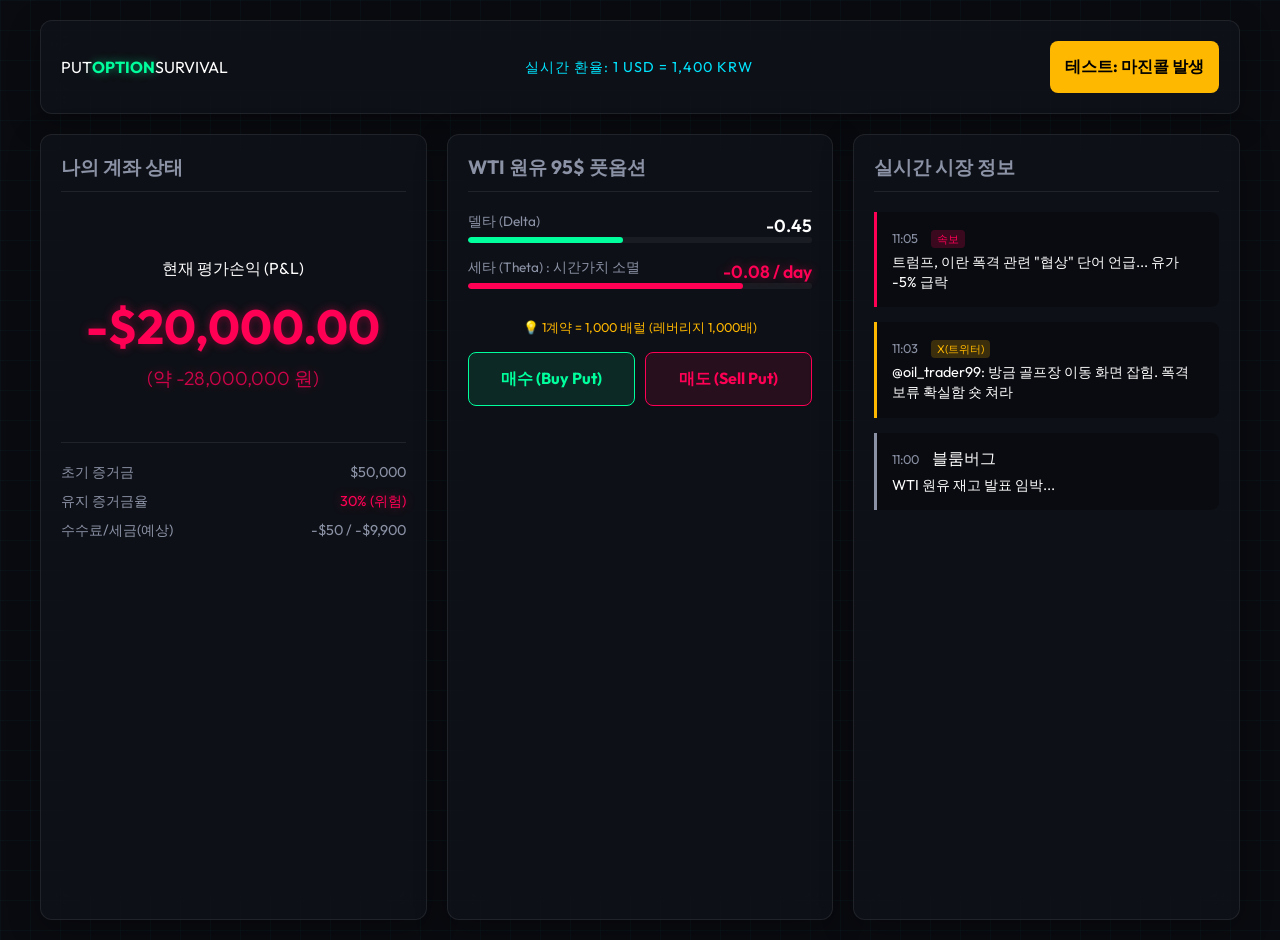
==== putOptionTrade/index.html @ c672d9f9 "feat: add initial web prototype (HTML/CSS/JS)" ====
<!DOCTYPE html>
<html lang="ko">
<head>
    <meta charset="UTF-8">
    <meta name="viewport" content="width=device-width, initial-scale=1.0">
    <title>putOptionTrade - 풋옵션 트레이딩 서바이벌</title>
    <!-- 폰트: 미래적인 느낌의 Outfit -->
    <link href="https://fonts.googleapis.com/css2?family=Outfit:wght@300;400;600;800&display=swap" rel="stylesheet">
    <link rel="stylesheet" href="style.css">
</head>
<body>

    <!-- K-브로커 마진콜 오버레이 (숨김 상태) -->
    <div id="margin-call-overlay" class="hidden">
        <div class="sms-alert">
            <h3>[웹발신] 긴급 알림</h3>
            <p>OOO고객님, 해외선물 위탁증거금이 부족(Margin Call)합니다.</p>
            <p class="alert-red">오후 12:00까지 추가 납입 요망.</p>
            <p>미납 시 강제 청산(반대매매) 됩니다.</p>
            <button id="btn-close-sms">확인(입금하러 가기)</button>
        </div>
    </div>

    <!-- 메인 대시보드 -->
    <div class="dashboard-wrapper">
        
        <!-- 헤더: 환율 정보 -->
        <header class="top-nav glass-panel">
            <div class="logo">PUT<strong>OPTION</strong>SURVIVAL</div>
            <div class="exchange-rate">
                실시간 환율: 1 USD = <span id="krw-rate">1,400</span> KRW
            </div>
            <div class="controls">
                <button id="test-margin-call" class="btn-warning">테스트: 마진콜 발생</button>
            </div>
        </header>

        <!-- 메인 그리드 레이아웃 -->
        <main class="grid-container">
            
            <!-- 포트폴리오 상태 (수익/손실) -->
            <section class="portfolio-section glass-panel">
                <h2 class="section-title">나의 계좌 상태</h2>
                <div class="balance-card">
                    <p class="label">현재 평가손익 (P&L)</p>
                    <h1 class="value-usd loss" id="pl-usd">-$20,000.00</h1>
                    <h3 class="value-krw loss" id="pl-krw">(약 -28,000,000 원)</h3>
                </div>
                <div class="balance-details">
                    <div class="detail-item">
                        <span>초기 증거금</span>
                        <span>$50,000</span>
                    </div>
                    <div class="detail-item">
                        <span>유지 증거금율</span>
                        <span class="loss">30% (위험)</span>
                    </div>
                    <div class="detail-item">
                        <span>수수료/세금(예상)</span>
                        <span>-$50 / -$9,900</span>
                    </div>
                </div>
            </section>

            <!-- 주문 및 그릭스(Greeks) 호가창 -->
            <section class="order-section glass-panel">
                <h2 class="section-title">WTI 원유 95$ 풋옵션</h2>
                
                <div class="greeks-box">
                    <div class="greek-item">
                        <span class="greek-name">델타 (Delta)</span>
                        <span class="greek-val">-0.45</span>
                        <div class="gauge-bar"><div class="fill" style="width: 45%; background: var(--neon-profit);"></div></div>
                    </div>
                    <div class="greek-item">
                        <span class="greek-name">세타 (Theta) : 시간가치 소멸</span>
                        <span class="greek-val loss">-0.08 / day</span>
                        <div class="gauge-bar"><div class="fill" style="width: 80%; background: var(--neon-loss);"></div></div>
                    </div>
                </div>

                <div class="order-book">
                    <p class="multiplier-info">💡 1계약 = 1,000 배럴 (레버리지 1,000배)</p>
                    <div class="order-controls">
                        <button class="btn-buy">매수 (Buy Put)</button>
                        <button class="btn-sell">매도 (Sell Put)</button>
                    </div>
                </div>
            </section>

            <!-- 실시간 뉴스 플로우 (찌라시) -->
            <section class="news-section glass-panel">
                <h2 class="section-title">실시간 시장 정보</h2>
                <div class="news-ticker">
                    <div class="news-item urgent">
                        <span class="time">11:05</span>
                        <span class="tag">속보</span>
                        <p>트럼프, 이란 폭격 관련 "협상" 단어 언급... 유가 -5% 급락</p>
                    </div>
                    <div class="news-item rumor">
                        <span class="time">11:03</span>
                        <span class="tag">X(트위터)</span>
                        <p>@oil_trader99: 방금 골프장 이동 화면 잡힘. 폭격 보류 확실함 숏 쳐라</p>
                    </div>
                    <div class="news-item normal">
                        <span class="time">11:00</span>
                        <span class="tag">블룸버그</span>
                        <p>WTI 원유 재고 발표 임박...</p>
                    </div>
                </div>
            </section>

        </main>
    </div>

    <!-- 오디오 엘리먼트 (마진콜용 심장박동) -->
    <audio id="heartbeat-snd" loop>
        <source src="https://assets.mixkit.co/active_storage/sfx/228/228-preview.mp3" type="audio/mpeg">
    </audio>

    <script src="script.js"></script>
</body>
</html>
---- putOptionTrade/style.css ----
/* CSS Variables for Cyberpunk & Glassmorphism Theme */
:root {
    --bg-core: #0A0B10;
    --bg-glass: rgba(18, 20, 29, 0.65);
    --bg-glass-border: rgba(255, 255, 255, 0.08);
    
    --neon-profit: #00FF9D;
    --neon-loss: #FF0055;
    --neon-warning: #FFB800;
    --neon-info: #00E5FF;
    
    --text-primary: #FFFFFF;
    --text-secondary: #8B92A5;
    
    --backdrop-blur: blur(16px);
}

body {
    margin: 0;
    padding: 0;
    background-color: var(--bg-core);
    /* 사이버펑크 스타일의 희미한 그리드 배경 */
    background-image: 
        linear-gradient(rgba(0, 229, 255, 0.03) 1px, transparent 1px),
        linear-gradient(90deg, rgba(0, 229, 255, 0.03) 1px, transparent 1px);
    background-size: 30px 30px;
    font-family: 'Outfit', sans-serif;
    color: var(--text-primary);
    overflow-x: hidden;
}

/* Glassmorphism Panel Base */
.glass-panel {
    background: var(--bg-glass);
    backdrop-filter: var(--backdrop-blur);
    -webkit-backdrop-filter: var(--backdrop-blur);
    border: 1px solid var(--bg-glass-border);
    border-radius: 12px;
    box-shadow: 0 8px 32px rgba(0, 0, 0, 0.3);
    padding: 20px;
}

.dashboard-wrapper {
    max-width: 1200px;
    margin: 0 auto;
    padding: 20px;
    height: 100vh;
    display: flex;
    flex-direction: column;
    gap: 20px;
}

/* Header */
.top-nav {
    display: flex;
    justify-content: space-between;
    align-items: center;
}

.logo strong {
    color: var(--neon-profit);
    text-shadow: 0 0 10px rgba(0, 255, 157, 0.5);
}

.exchange-rate {
    color: var(--neon-info);
    font-size: 0.9rem;
    letter-spacing: 1px;
}

/* Main Grid */
.grid-container {
    display: grid;
    grid-template-columns: 1fr 1fr 1fr;
    gap: 20px;
    flex: 1;
}

.section-title {
    font-size: 1.2rem;
    color: var(--text-secondary);
    border-bottom: 1px solid var(--bg-glass-border);
    padding-bottom: 10px;
    margin-top: 0;
    margin-bottom: 20px;
}

/* Typography styles */
.loss { color: var(--neon-loss); text-shadow: 0 0 10px rgba(255, 0, 85, 0.4); }
.profit { color: var(--neon-profit); text-shadow: 0 0 10px rgba(0, 255, 157, 0.4); }

.balance-card {
    text-align: center;
    padding: 30px 0;
}
.balance-card h1 { font-size: 3rem; margin: 10px 0; }
.balance-card h3 { font-size: 1.2rem; font-weight: 300; margin: 0; opacity: 0.8; }

.balance-details {
    margin-top: 20px;
    border-top: 1px solid var(--bg-glass-border);
    padding-top: 20px;
}
.detail-item {
    display: flex;
    justify-content: space-between;
    margin-bottom: 10px;
    color: var(--text-secondary);
    font-size: 0.9rem;
}

/* Greeks Gauge */
.greeks-box { margin-bottom: 30px; }
.greek-item { margin-bottom: 15px; }
.greek-name { display: block; font-size: 0.85rem; color: var(--text-secondary); margin-bottom: 5px; }
.greek-val { font-size: 1.1rem; font-weight: 600; float: right; margin-top: -22px; }
.gauge-bar {
    width: 100%; height: 6px; background: rgba(255,255,255,0.05); border-radius: 3px; overflow: hidden;
}
.gauge-bar .fill { height: 100%; border-radius: 3px; }

/* Order Controls */
.multiplier-info { font-size: 0.8rem; color: var(--neon-warning); text-align: center; margin-bottom: 15px; }
.order-controls { display: flex; gap: 10px; }
.btn-buy, .btn-sell, .btn-warning {
    flex: 1; padding: 15px; border: none; border-radius: 8px; font-weight: bold; cursor: pointer;
    font-family: 'Outfit', sans-serif; font-size: 1rem; transition: 0.3s;
}
.btn-buy { background: rgba(0, 255, 157, 0.1); color: var(--neon-profit); border: 1px solid var(--neon-profit); }
.btn-buy:hover { background: var(--neon-profit); color: var(--bg-core); box-shadow: 0 0 20px rgba(0, 255, 157, 0.4); }

.btn-sell { background: rgba(255, 0, 85, 0.1); color: var(--neon-loss); border: 1px solid var(--neon-loss); }
.btn-sell:hover { background: var(--neon-loss); color: var(--bg-core); box-shadow: 0 0 20px rgba(255, 0, 85, 0.4); }

.btn-warning { background: var(--neon-warning); color: #000; }

/* News Ticker */
.news-item {
    padding: 15px; background: rgba(0,0,0,0.3); border-left: 3px solid var(--text-secondary);
    border-radius: 0 8px 8px 0; margin-bottom: 15px;
}
.news-item p { margin: 5px 0 0 0; font-size: 0.9rem; line-height: 1.4; }
.news-item .time { font-size: 0.8rem; color: var(--text-secondary); margin-right: 10px; }
.news-item.urgent { border-left-color: var(--neon-loss); }
.news-item.urgent .tag { background: rgba(255,0,85,0.2); color: var(--neon-loss); padding: 2px 6px; border-radius: 4px; font-size: 0.7rem;}
.news-item.rumor { border-left-color: var(--neon-warning); }
.news-item.rumor .tag { background: rgba(255,184,0,0.2); color: var(--neon-warning); padding: 2px 6px; border-radius: 4px; font-size: 0.7rem;}

/* Margin Call Simulation (SMS UI) */
#margin-call-overlay {
    position: fixed; top: 0; left: 0; width: 100vw; height: 100vh;
    background: rgba(255, 0, 85, 0.15);
    backdrop-filter: blur(5px);
    z-index: 1000;
    display: flex; justify-content: center; align-items: center;
    transition: opacity 0.3s;
}
#margin-call-overlay.hidden { opacity: 0; pointer-events: none; }

.sms-alert {
    background: #FFEBEE; color: #333; width: 320px; border-radius: 16px; padding: 25px;
    box-shadow: 0 20px 50px rgba(255, 0, 85, 0.5);
    font-family: 'Malgun Gothic', 'Apple SD Gothic Neo', sans-serif;
}
.sms-alert h3 { margin-top: 0; color: #D32F2F; border-bottom: 1px solid #ffcdd2; padding-bottom: 10px; }
.sms-alert p { font-size: 0.95rem; line-height: 1.5; margin-bottom: 10px; }
.alert-red { color: #D32F2F; font-weight: bold; }
.sms-alert button {
    width: 100%; padding: 12px; margin-top: 15px; background: #D32F2F; color: white;
    border: none; border-radius: 8px; font-weight: bold; cursor: pointer;
}

/* Pulsing Red Animation for Margin Call State */
.danger-pulse-bg {
    animation: danger-pulse 1s infinite alternate;
}
@keyframes danger-pulse {
    0% { box-shadow: inset 0 0 0px 0px rgba(255, 0, 85, 0); }
    100% { box-shadow: inset 0 0 100px 20px rgba(255, 0, 85, 0.4); }
}
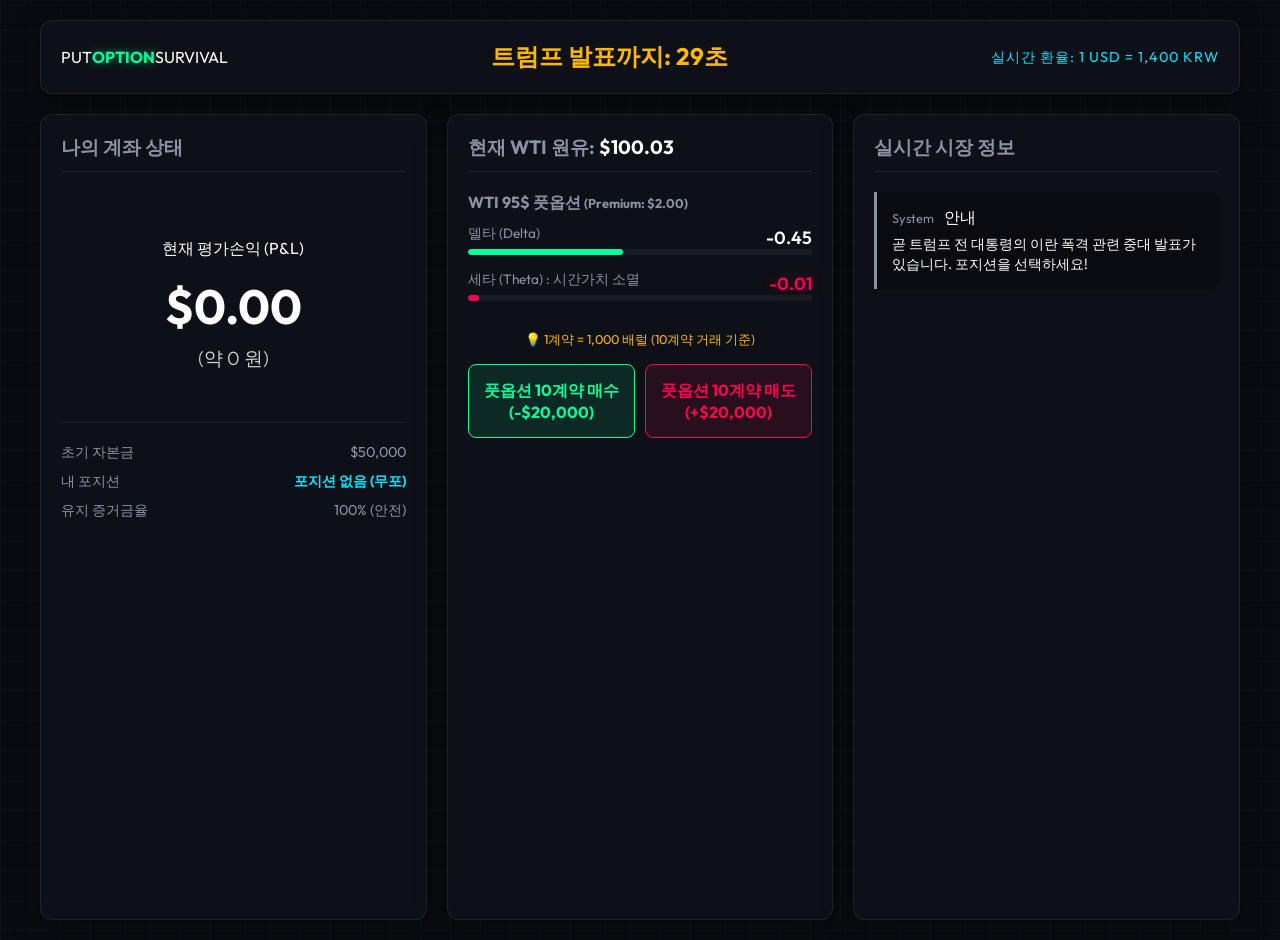
==== commit 56867709: "feat: implement interactive game logic and receipt UI" ====
--- a/putOptionTrade/index.html
+++ b/putOptionTrade/index.html
@@ -1,13 +1,14 @@
 <!DOCTYPE html>
 <html lang="ko">
+
 <head>
     <meta charset="UTF-8">
     <meta name="viewport" content="width=device-width, initial-scale=1.0">
     <title>putOptionTrade - 풋옵션 트레이딩 서바이벌</title>
-    <!-- 폰트: 미래적인 느낌의 Outfit -->
     <link href="https://fonts.googleapis.com/css2?family=Outfit:wght@300;400;600;800&display=swap" rel="stylesheet">
     <link rel="stylesheet" href="style.css">
 </head>
+
 <body>
 
     <!-- K-브로커 마진콜 오버레이 (숨김 상태) -->
@@ -15,75 +16,101 @@
         <div class="sms-alert">
             <h3>[웹발신] 긴급 알림</h3>
             <p>OOO고객님, 해외선물 위탁증거금이 부족(Margin Call)합니다.</p>
-            <p class="alert-red">오후 12:00까지 추가 납입 요망.</p>
+            <p class="alert-red">즉시 추가 납입 요망.</p>
             <p>미납 시 강제 청산(반대매매) 됩니다.</p>
-            <button id="btn-close-sms">확인(입금하러 가기)</button>
+            <button id="btn-close-sms">확인(강제 청산 당하기)</button>
+        </div>
+    </div>
+
+    <!-- 게임 오버 및 영수증 패널 (숨김 상태) -->
+    <div id="game-over-overlay" class="hidden">
+        <div class="receipt-panel">
+            <h2 id="receipt-title">[ 파산 영수증 ]</h2>
+            <div class="receipt-details">
+                <p>나의 포지션: <strong id="receipt-pos" style="color:var(--text-primary)">없음</strong></p>
+                <p>기초자산(WTI) 종가: <strong id="receipt-wti" style="color:var(--text-primary)">$100.00</strong></p>
+                <br>
+                <p>최종 손익(P&L): <span id="receipt-pl" class="profit">+$0</span></p>
+                <p>예상 양도소득세(11%): <span id="receipt-tax" class="loss">-$0</span></p>
+                <br>
+                <div class="summary-msg" id="receipt-msg"
+                    style="padding:15px; border-top:1px dashed var(--text-secondary); color:var(--neon-warning)">"탐욕의 끝은
+                    늘 마진콜입니다."</div>
+            </div>
+            <button id="btn-restart" class="btn-buy" style="width:100%; margin-top:20px;">다시 도전하기</button>
         </div>
     </div>
 
     <!-- 메인 대시보드 -->
     <div class="dashboard-wrapper">
-        
-        <!-- 헤더: 환율 정보 -->
+
+        <!-- 헤더: 타이머 & 환율 정보 -->
         <header class="top-nav glass-panel">
             <div class="logo">PUT<strong>OPTION</strong>SURVIVAL</div>
+            <div class="timer" style="font-size: 1.5rem; font-weight: bold; color: var(--neon-warning);">
+                트럼프 발표까지: <span id="timer-display">60</span>초
+            </div>
             <div class="exchange-rate">
                 실시간 환율: 1 USD = <span id="krw-rate">1,400</span> KRW
-            </div>
-            <div class="controls">
-                <button id="test-margin-call" class="btn-warning">테스트: 마진콜 발생</button>
             </div>
         </header>
 
         <!-- 메인 그리드 레이아웃 -->
         <main class="grid-container">
-            
+
             <!-- 포트폴리오 상태 (수익/손실) -->
             <section class="portfolio-section glass-panel">
                 <h2 class="section-title">나의 계좌 상태</h2>
                 <div class="balance-card">
                     <p class="label">현재 평가손익 (P&L)</p>
-                    <h1 class="value-usd loss" id="pl-usd">-$20,000.00</h1>
-                    <h3 class="value-krw loss" id="pl-krw">(약 -28,000,000 원)</h3>
+                    <h1 class="value-usd" id="pl-usd">$0.00</h1>
+                    <h3 class="value-krw" id="pl-krw">(약 0 원)</h3>
                 </div>
                 <div class="balance-details">
                     <div class="detail-item">
-                        <span>초기 증거금</span>
+                        <span>초기 자본금</span>
                         <span>$50,000</span>
                     </div>
                     <div class="detail-item">
-                        <span>유지 증거금율</span>
-                        <span class="loss">30% (위험)</span>
+                        <span>내 포지션</span>
+                        <strong id="current-position" style="color:var(--neon-info)">포지션 없음 (무포)</strong>
                     </div>
                     <div class="detail-item">
-                        <span>수수료/세금(예상)</span>
-                        <span>-$50 / -$9,900</span>
+                        <span>유지 증거금율</span>
+                        <span id="margin-ratio">100% (안전)</span>
                     </div>
                 </div>
             </section>
 
-            <!-- 주문 및 그릭스(Greeks) 호가창 -->
+            <!-- 주문 및 호가창 -->
             <section class="order-section glass-panel">
-                <h2 class="section-title">WTI 원유 95$ 풋옵션</h2>
-                
+                <h2 class="section-title">현재 WTI 원유: <span id="wti-price"
+                        style="color:var(--text-primary)">$100.00</span></h2>
+
+                <h3 style="margin:0 0 10px 0; font-size:1rem; color:var(--text-secondary);">WTI 95$ 풋옵션 <span
+                        style="font-size:0.8rem">(Premium: <span id="opt-premium">$2.00</span>)</span></h3>
                 <div class="greeks-box">
                     <div class="greek-item">
                         <span class="greek-name">델타 (Delta)</span>
-                        <span class="greek-val">-0.45</span>
-                        <div class="gauge-bar"><div class="fill" style="width: 45%; background: var(--neon-profit);"></div></div>
+                        <span class="greek-val" id="delta-val">-0.45</span>
+                        <div class="gauge-bar">
+                            <div class="fill" id="delta-bar" style="width: 45%; background: var(--neon-profit);"></div>
+                        </div>
                     </div>
                     <div class="greek-item">
                         <span class="greek-name">세타 (Theta) : 시간가치 소멸</span>
-                        <span class="greek-val loss">-0.08 / day</span>
-                        <div class="gauge-bar"><div class="fill" style="width: 80%; background: var(--neon-loss);"></div></div>
+                        <span class="greek-val loss" id="theta-val">-0.00</span>
+                        <div class="gauge-bar">
+                            <div class="fill" id="theta-bar" style="width: 0%; background: var(--neon-loss);"></div>
+                        </div>
                     </div>
                 </div>
 
                 <div class="order-book">
-                    <p class="multiplier-info">💡 1계약 = 1,000 배럴 (레버리지 1,000배)</p>
+                    <p class="multiplier-info">💡 1계약 = 1,000 배럴 (10계약 거래 기준)</p>
                     <div class="order-controls">
-                        <button class="btn-buy">매수 (Buy Put)</button>
-                        <button class="btn-sell">매도 (Sell Put)</button>
+                        <button id="btn-buy" class="btn-buy">풋옵션 10계약 매수 (-$20,000)</button>
+                        <button id="btn-sell" class="btn-sell">풋옵션 10계약 매도 (+$20,000)</button>
                     </div>
                 </div>
             </section>
@@ -91,21 +118,11 @@
             <!-- 실시간 뉴스 플로우 (찌라시) -->
             <section class="news-section glass-panel">
                 <h2 class="section-title">실시간 시장 정보</h2>
-                <div class="news-ticker">
-                    <div class="news-item urgent">
-                        <span class="time">11:05</span>
-                        <span class="tag">속보</span>
-                        <p>트럼프, 이란 폭격 관련 "협상" 단어 언급... 유가 -5% 급락</p>
-                    </div>
-                    <div class="news-item rumor">
-                        <span class="time">11:03</span>
-                        <span class="tag">X(트위터)</span>
-                        <p>@oil_trader99: 방금 골프장 이동 화면 잡힘. 폭격 보류 확실함 숏 쳐라</p>
-                    </div>
+                <div class="news-ticker" id="news-container">
                     <div class="news-item normal">
-                        <span class="time">11:00</span>
-                        <span class="tag">블룸버그</span>
-                        <p>WTI 원유 재고 발표 임박...</p>
+                        <span class="time">System</span>
+                        <span class="tag">안내</span>
+                        <p>곧 트럼프 전 대통령의 이란 폭격 관련 중대 발표가 있습니다. 포지션을 선택하세요!</p>
                     </div>
                 </div>
             </section>
@@ -120,4 +137,5 @@
 
     <script src="script.js"></script>
 </body>
-</html>
+
+</html>
--- a/putOptionTrade/style.css
+++ b/putOptionTrade/style.css
@@ -3,15 +3,15 @@
     --bg-core: #0A0B10;
     --bg-glass: rgba(18, 20, 29, 0.65);
     --bg-glass-border: rgba(255, 255, 255, 0.08);
-    
+
     --neon-profit: #00FF9D;
     --neon-loss: #FF0055;
     --neon-warning: #FFB800;
     --neon-info: #00E5FF;
-    
+
     --text-primary: #FFFFFF;
     --text-secondary: #8B92A5;
-    
+
     --backdrop-blur: blur(16px);
 }
 
@@ -20,7 +20,7 @@
     padding: 0;
     background-color: var(--bg-core);
     /* 사이버펑크 스타일의 희미한 그리드 배경 */
-    background-image: 
+    background-image:
         linear-gradient(rgba(0, 229, 255, 0.03) 1px, transparent 1px),
         linear-gradient(90deg, rgba(0, 229, 255, 0.03) 1px, transparent 1px);
     background-size: 30px 30px;
@@ -86,21 +86,39 @@
 }
 
 /* Typography styles */
-.loss { color: var(--neon-loss); text-shadow: 0 0 10px rgba(255, 0, 85, 0.4); }
-.profit { color: var(--neon-profit); text-shadow: 0 0 10px rgba(0, 255, 157, 0.4); }
+.loss {
+    color: var(--neon-loss);
+    text-shadow: 0 0 10px rgba(255, 0, 85, 0.4);
+}
+
+.profit {
+    color: var(--neon-profit);
+    text-shadow: 0 0 10px rgba(0, 255, 157, 0.4);
+}
 
 .balance-card {
     text-align: center;
     padding: 30px 0;
 }
-.balance-card h1 { font-size: 3rem; margin: 10px 0; }
-.balance-card h3 { font-size: 1.2rem; font-weight: 300; margin: 0; opacity: 0.8; }
+
+.balance-card h1 {
+    font-size: 3rem;
+    margin: 10px 0;
+}
+
+.balance-card h3 {
+    font-size: 1.2rem;
+    font-weight: 300;
+    margin: 0;
+    opacity: 0.8;
+}
 
 .balance-details {
     margin-top: 20px;
     border-top: 1px solid var(--bg-glass-border);
     padding-top: 20px;
 }
+
 .detail-item {
     display: flex;
     justify-content: space-between;
@@ -110,71 +128,262 @@
 }
 
 /* Greeks Gauge */
-.greeks-box { margin-bottom: 30px; }
-.greek-item { margin-bottom: 15px; }
-.greek-name { display: block; font-size: 0.85rem; color: var(--text-secondary); margin-bottom: 5px; }
-.greek-val { font-size: 1.1rem; font-weight: 600; float: right; margin-top: -22px; }
+.greeks-box {
+    margin-bottom: 30px;
+}
+
+.greek-item {
+    margin-bottom: 15px;
+}
+
+.greek-name {
+    display: block;
+    font-size: 0.85rem;
+    color: var(--text-secondary);
+    margin-bottom: 5px;
+}
+
+.greek-val {
+    font-size: 1.1rem;
+    font-weight: 600;
+    float: right;
+    margin-top: -22px;
+}
+
 .gauge-bar {
-    width: 100%; height: 6px; background: rgba(255,255,255,0.05); border-radius: 3px; overflow: hidden;
-}
-.gauge-bar .fill { height: 100%; border-radius: 3px; }
+    width: 100%;
+    height: 6px;
+    background: rgba(255, 255, 255, 0.05);
+    border-radius: 3px;
+    overflow: hidden;
+}
+
+.gauge-bar .fill {
+    height: 100%;
+    border-radius: 3px;
+}
 
 /* Order Controls */
-.multiplier-info { font-size: 0.8rem; color: var(--neon-warning); text-align: center; margin-bottom: 15px; }
-.order-controls { display: flex; gap: 10px; }
-.btn-buy, .btn-sell, .btn-warning {
-    flex: 1; padding: 15px; border: none; border-radius: 8px; font-weight: bold; cursor: pointer;
-    font-family: 'Outfit', sans-serif; font-size: 1rem; transition: 0.3s;
-}
-.btn-buy { background: rgba(0, 255, 157, 0.1); color: var(--neon-profit); border: 1px solid var(--neon-profit); }
-.btn-buy:hover { background: var(--neon-profit); color: var(--bg-core); box-shadow: 0 0 20px rgba(0, 255, 157, 0.4); }
-
-.btn-sell { background: rgba(255, 0, 85, 0.1); color: var(--neon-loss); border: 1px solid var(--neon-loss); }
-.btn-sell:hover { background: var(--neon-loss); color: var(--bg-core); box-shadow: 0 0 20px rgba(255, 0, 85, 0.4); }
-
-.btn-warning { background: var(--neon-warning); color: #000; }
+.multiplier-info {
+    font-size: 0.8rem;
+    color: var(--neon-warning);
+    text-align: center;
+    margin-bottom: 15px;
+}
+
+.order-controls {
+    display: flex;
+    gap: 10px;
+}
+
+.btn-buy,
+.btn-sell,
+.btn-warning {
+    flex: 1;
+    padding: 15px;
+    border: none;
+    border-radius: 8px;
+    font-weight: bold;
+    cursor: pointer;
+    font-family: 'Outfit', sans-serif;
+    font-size: 1rem;
+    transition: 0.3s;
+}
+
+.btn-buy {
+    background: rgba(0, 255, 157, 0.1);
+    color: var(--neon-profit);
+    border: 1px solid var(--neon-profit);
+}
+
+.btn-buy:hover {
+    background: var(--neon-profit);
+    color: var(--bg-core);
+    box-shadow: 0 0 20px rgba(0, 255, 157, 0.4);
+}
+
+.btn-sell {
+    background: rgba(255, 0, 85, 0.1);
+    color: var(--neon-loss);
+    border: 1px solid var(--neon-loss);
+}
+
+.btn-sell:hover {
+    background: var(--neon-loss);
+    color: var(--bg-core);
+    box-shadow: 0 0 20px rgba(255, 0, 85, 0.4);
+}
+
+.btn-warning {
+    background: var(--neon-warning);
+    color: #000;
+}
 
 /* News Ticker */
 .news-item {
-    padding: 15px; background: rgba(0,0,0,0.3); border-left: 3px solid var(--text-secondary);
-    border-radius: 0 8px 8px 0; margin-bottom: 15px;
-}
-.news-item p { margin: 5px 0 0 0; font-size: 0.9rem; line-height: 1.4; }
-.news-item .time { font-size: 0.8rem; color: var(--text-secondary); margin-right: 10px; }
-.news-item.urgent { border-left-color: var(--neon-loss); }
-.news-item.urgent .tag { background: rgba(255,0,85,0.2); color: var(--neon-loss); padding: 2px 6px; border-radius: 4px; font-size: 0.7rem;}
-.news-item.rumor { border-left-color: var(--neon-warning); }
-.news-item.rumor .tag { background: rgba(255,184,0,0.2); color: var(--neon-warning); padding: 2px 6px; border-radius: 4px; font-size: 0.7rem;}
+    padding: 15px;
+    background: rgba(0, 0, 0, 0.3);
+    border-left: 3px solid var(--text-secondary);
+    border-radius: 0 8px 8px 0;
+    margin-bottom: 15px;
+}
+
+.news-item p {
+    margin: 5px 0 0 0;
+    font-size: 0.9rem;
+    line-height: 1.4;
+}
+
+.news-item .time {
+    font-size: 0.8rem;
+    color: var(--text-secondary);
+    margin-right: 10px;
+}
+
+.news-item.urgent {
+    border-left-color: var(--neon-loss);
+}
+
+.news-item.urgent .tag {
+    background: rgba(255, 0, 85, 0.2);
+    color: var(--neon-loss);
+    padding: 2px 6px;
+    border-radius: 4px;
+    font-size: 0.7rem;
+}
+
+.news-item.rumor {
+    border-left-color: var(--neon-warning);
+}
+
+.news-item.rumor .tag {
+    background: rgba(255, 184, 0, 0.2);
+    color: var(--neon-warning);
+    padding: 2px 6px;
+    border-radius: 4px;
+    font-size: 0.7rem;
+}
 
 /* Margin Call Simulation (SMS UI) */
 #margin-call-overlay {
-    position: fixed; top: 0; left: 0; width: 100vw; height: 100vh;
+    position: fixed;
+    top: 0;
+    left: 0;
+    width: 100vw;
+    height: 100vh;
     background: rgba(255, 0, 85, 0.15);
     backdrop-filter: blur(5px);
     z-index: 1000;
-    display: flex; justify-content: center; align-items: center;
+    display: flex;
+    justify-content: center;
+    align-items: center;
     transition: opacity 0.3s;
 }
-#margin-call-overlay.hidden { opacity: 0; pointer-events: none; }
+
+#margin-call-overlay.hidden {
+    opacity: 0;
+    pointer-events: none;
+}
 
 .sms-alert {
-    background: #FFEBEE; color: #333; width: 320px; border-radius: 16px; padding: 25px;
+    background: #FFEBEE;
+    color: #333;
+    width: 320px;
+    border-radius: 16px;
+    padding: 25px;
     box-shadow: 0 20px 50px rgba(255, 0, 85, 0.5);
     font-family: 'Malgun Gothic', 'Apple SD Gothic Neo', sans-serif;
 }
-.sms-alert h3 { margin-top: 0; color: #D32F2F; border-bottom: 1px solid #ffcdd2; padding-bottom: 10px; }
-.sms-alert p { font-size: 0.95rem; line-height: 1.5; margin-bottom: 10px; }
-.alert-red { color: #D32F2F; font-weight: bold; }
+
+.sms-alert h3 {
+    margin-top: 0;
+    color: #D32F2F;
+    border-bottom: 1px solid #ffcdd2;
+    padding-bottom: 10px;
+}
+
+.sms-alert p {
+    font-size: 0.95rem;
+    line-height: 1.5;
+    margin-bottom: 10px;
+}
+
+.alert-red {
+    color: #D32F2F;
+    font-weight: bold;
+}
+
 .sms-alert button {
-    width: 100%; padding: 12px; margin-top: 15px; background: #D32F2F; color: white;
-    border: none; border-radius: 8px; font-weight: bold; cursor: pointer;
+    width: 100%;
+    padding: 12px;
+    margin-top: 15px;
+    background: #D32F2F;
+    color: white;
+    border: none;
+    border-radius: 8px;
+    font-weight: bold;
+    cursor: pointer;
 }
 
 /* Pulsing Red Animation for Margin Call State */
 .danger-pulse-bg {
     animation: danger-pulse 1s infinite alternate;
 }
+
 @keyframes danger-pulse {
-    0% { box-shadow: inset 0 0 0px 0px rgba(255, 0, 85, 0); }
-    100% { box-shadow: inset 0 0 100px 20px rgba(255, 0, 85, 0.4); }
-}
+    0% {
+        box-shadow: inset 0 0 0px 0px rgba(255, 0, 85, 0);
+    }
+
+    100% {
+        box-shadow: inset 0 0 100px 20px rgba(255, 0, 85, 0.4);
+    }
+}
+
+/* Receipt UI (Game Over) */
+#game-over-overlay {
+    position: fixed;
+    top: 0;
+    left: 0;
+    width: 100vw;
+    height: 100vh;
+    background: rgba(10, 11, 16, 0.85);
+    backdrop-filter: blur(10px);
+    z-index: 2000;
+    display: flex;
+    justify-content: center;
+    align-items: center;
+    transition: opacity 0.5s;
+}
+
+#game-over-overlay.hidden {
+    opacity: 0;
+    pointer-events: none;
+}
+
+.receipt-panel {
+    background: #1A1C28;
+    color: var(--text-secondary);
+    width: 380px;
+    border-radius: 4px;
+    padding: 30px;
+    font-family: 'Courier New', Courier, monospace;
+    /* 영수증 서체 느낌 */
+    border: 2px dashed rgba(255, 255, 255, 0.2);
+    box-shadow: 0 0 50px rgba(0, 229, 255, 0.2);
+}
+
+.receipt-panel h2 {
+    text-align: center;
+    color: var(--text-primary);
+    margin-top: 0;
+    border-bottom: 2px dashed rgba(255, 255, 255, 0.2);
+    padding-bottom: 15px;
+}
+
+.receipt-details p {
+    font-size: 1rem;
+    margin: 10px 0;
+    display: flex;
+    justify-content: space-between;
+}
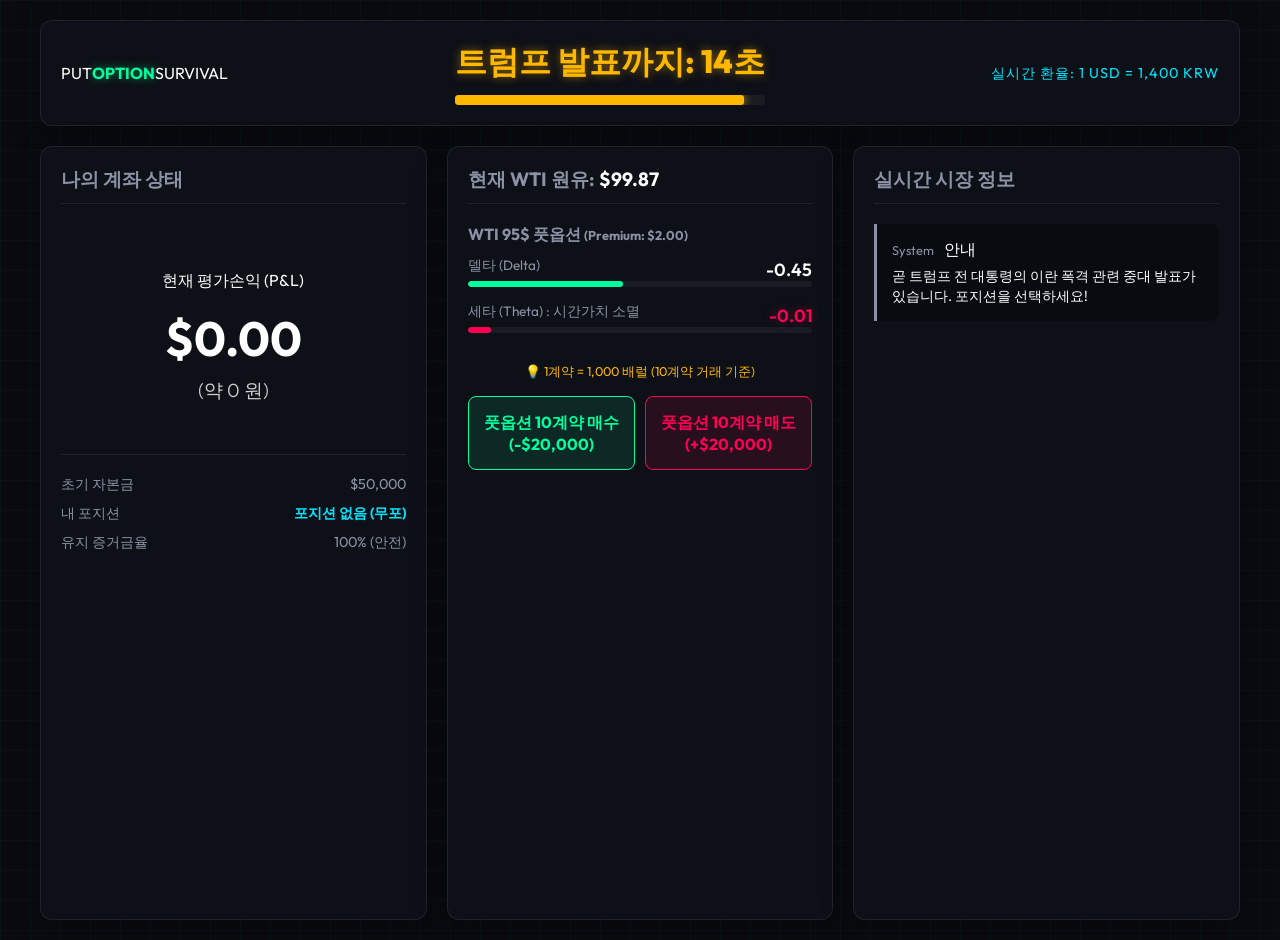
==== commit 51f09b1f: "update: faster 15s game loop and improved UI feedback" ====
--- a/putOptionTrade/index.html
+++ b/putOptionTrade/index.html
@@ -47,8 +47,14 @@
         <!-- 헤더: 타이머 & 환율 정보 -->
         <header class="top-nav glass-panel">
             <div class="logo">PUT<strong>OPTION</strong>SURVIVAL</div>
-            <div class="timer" style="font-size: 1.5rem; font-weight: bold; color: var(--neon-warning);">
-                트럼프 발표까지: <span id="timer-display">60</span>초
+            <div class="timer" id="timer-container"
+                style="font-size: 2rem; font-weight: 800; color: var(--neon-warning); text-shadow: 0 0 10px rgba(255,184,0,0.5); text-align:center;">
+                트럼프 발표까지: <span id="timer-display">15</span>초
+                <div class="gauge-bar" style="margin-top:10px; height:10px;">
+                    <div class="fill" id="timer-bar"
+                        style="width: 100%; background: var(--neon-warning); box-shadow: 0 0 10px rgba(255,184,0,0.8);">
+                    </div>
+                </div>
             </div>
             <div class="exchange-rate">
                 실시간 환율: 1 USD = <span id="krw-rate">1,400</span> KRW
--- a/putOptionTrade/style.css
+++ b/putOptionTrade/style.css
@@ -340,6 +340,41 @@
     }
 }
 
+/* UI Feedback Animations */
+.flash-highlight {
+    animation: flash-bg 0.6s ease-out;
+}
+
+@keyframes flash-bg {
+    0% {
+        background: rgba(0, 255, 157, 0.3);
+        box-shadow: 0 0 30px rgba(0, 255, 157, 0.6);
+        border: 1px solid var(--neon-profit);
+    }
+
+    100% {
+        background: var(--bg-glass);
+        box-shadow: 0 8px 32px rgba(0, 0, 0, 0.3);
+        border: 1px solid var(--bg-glass-border);
+    }
+}
+
+.urgent-blink {
+    color: var(--neon-loss) !important;
+    text-shadow: 0 0 20px rgba(255, 0, 85, 0.8) !important;
+    animation: urgent-pulse 0.2s infinite alternate;
+}
+
+@keyframes urgent-pulse {
+    0% {
+        opacity: 1;
+    }
+
+    100% {
+        opacity: 0.5;
+    }
+}
+
 /* Receipt UI (Game Over) */
 #game-over-overlay {
     position: fixed;
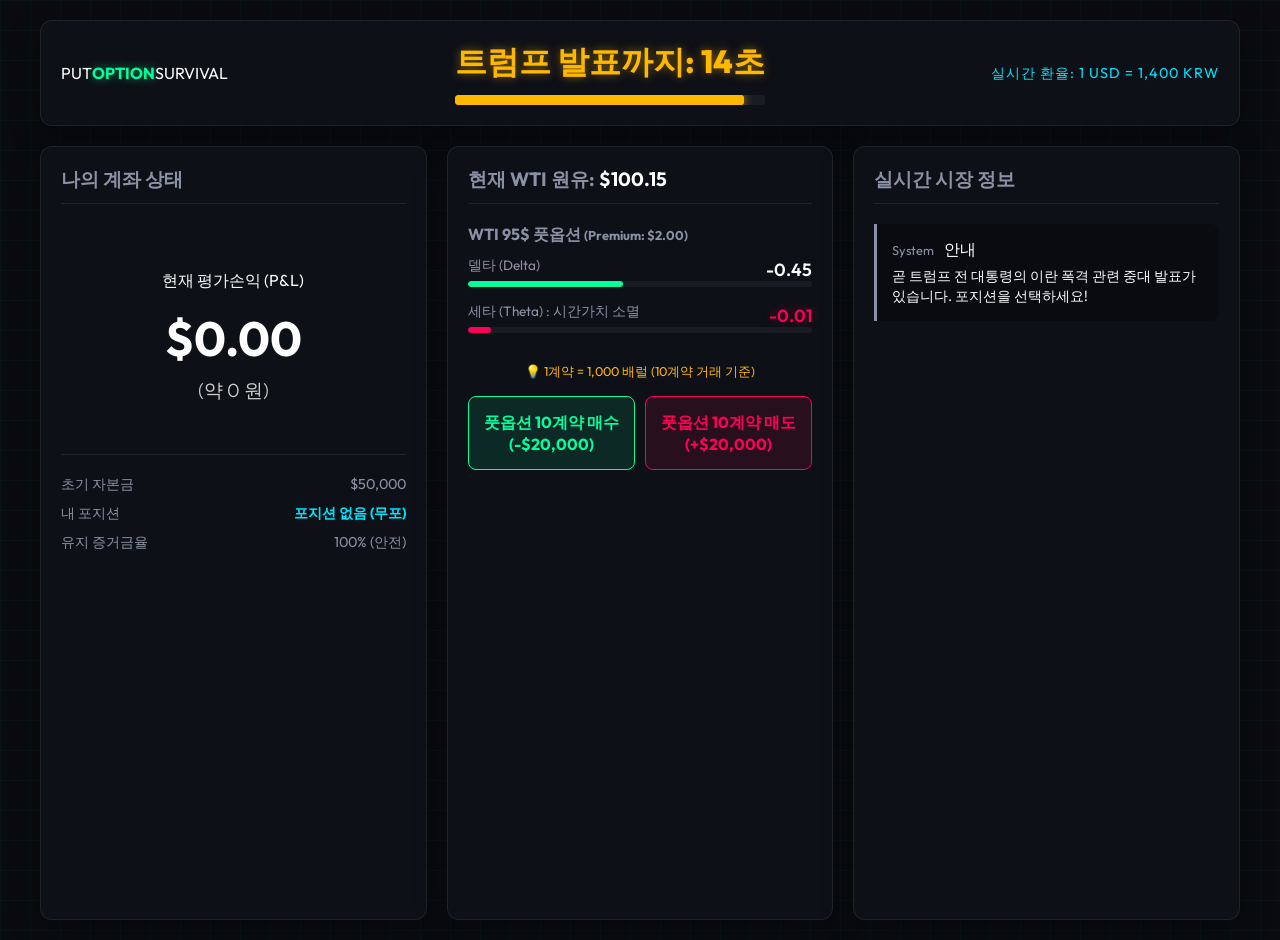
==== commit d760d787: "feat: Mobile optimization with responsive grid and sticky trading bar [2026-03-28]" ====
--- a/putOptionTrade/index.html
+++ b/putOptionTrade/index.html
@@ -114,7 +114,7 @@
 
                 <div class="order-book">
                     <p class="multiplier-info">💡 1계약 = 1,000 배럴 (10계약 거래 기준)</p>
-                    <div class="order-controls">
+                    <div class="order-controls mobile-action-bar">
                         <button id="btn-buy" class="btn-buy">풋옵션 10계약 매수 (-$20,000)</button>
                         <button id="btn-sell" class="btn-sell">풋옵션 10계약 매도 (+$20,000)</button>
                     </div>
--- a/putOptionTrade/style.css
+++ b/putOptionTrade/style.css
@@ -421,4 +421,64 @@
     margin: 10px 0;
     display: flex;
     justify-content: space-between;
+}
+
+/* Responsive Design for Mobile Devices */
+@media screen and (max-width: 992px) {
+    .dashboard-wrapper {
+        height: auto;
+        padding: 10px;
+        padding-bottom: 15vh;
+        /* Space for sticky buttons */
+    }
+
+    .top-nav {
+        flex-direction: column;
+        gap: 15px;
+        text-align: center;
+        padding: 15px;
+    }
+
+    .timer {
+        font-size: 1.5rem !important;
+    }
+
+    .grid-container {
+        grid-template-columns: 1fr;
+        gap: 15px;
+    }
+
+    .balance-card h1 {
+        font-size: 2.2rem;
+    }
+
+    .section-title {
+        font-size: 1.1rem;
+        margin-bottom: 15px;
+    }
+
+    /* Make overlays responsive */
+    .sms-alert,
+    .receipt-panel {
+        width: 90%;
+        max-width: 380px;
+        padding: 20px;
+    }
+
+    /* Sticky Bottom Bar for Trading on Mobile */
+    .mobile-action-bar {
+        position: fixed;
+        bottom: 0;
+        left: 0;
+        right: 0;
+        background: var(--bg-glass);
+        backdrop-filter: var(--backdrop-blur);
+        -webkit-backdrop-filter: var(--backdrop-blur);
+        border-top: 1px solid var(--bg-glass-border);
+        padding: 15px;
+        display: flex;
+        gap: 10px;
+        z-index: 500;
+        box-shadow: 0 -10px 30px rgba(0, 0, 0, 0.5);
+    }
 }
